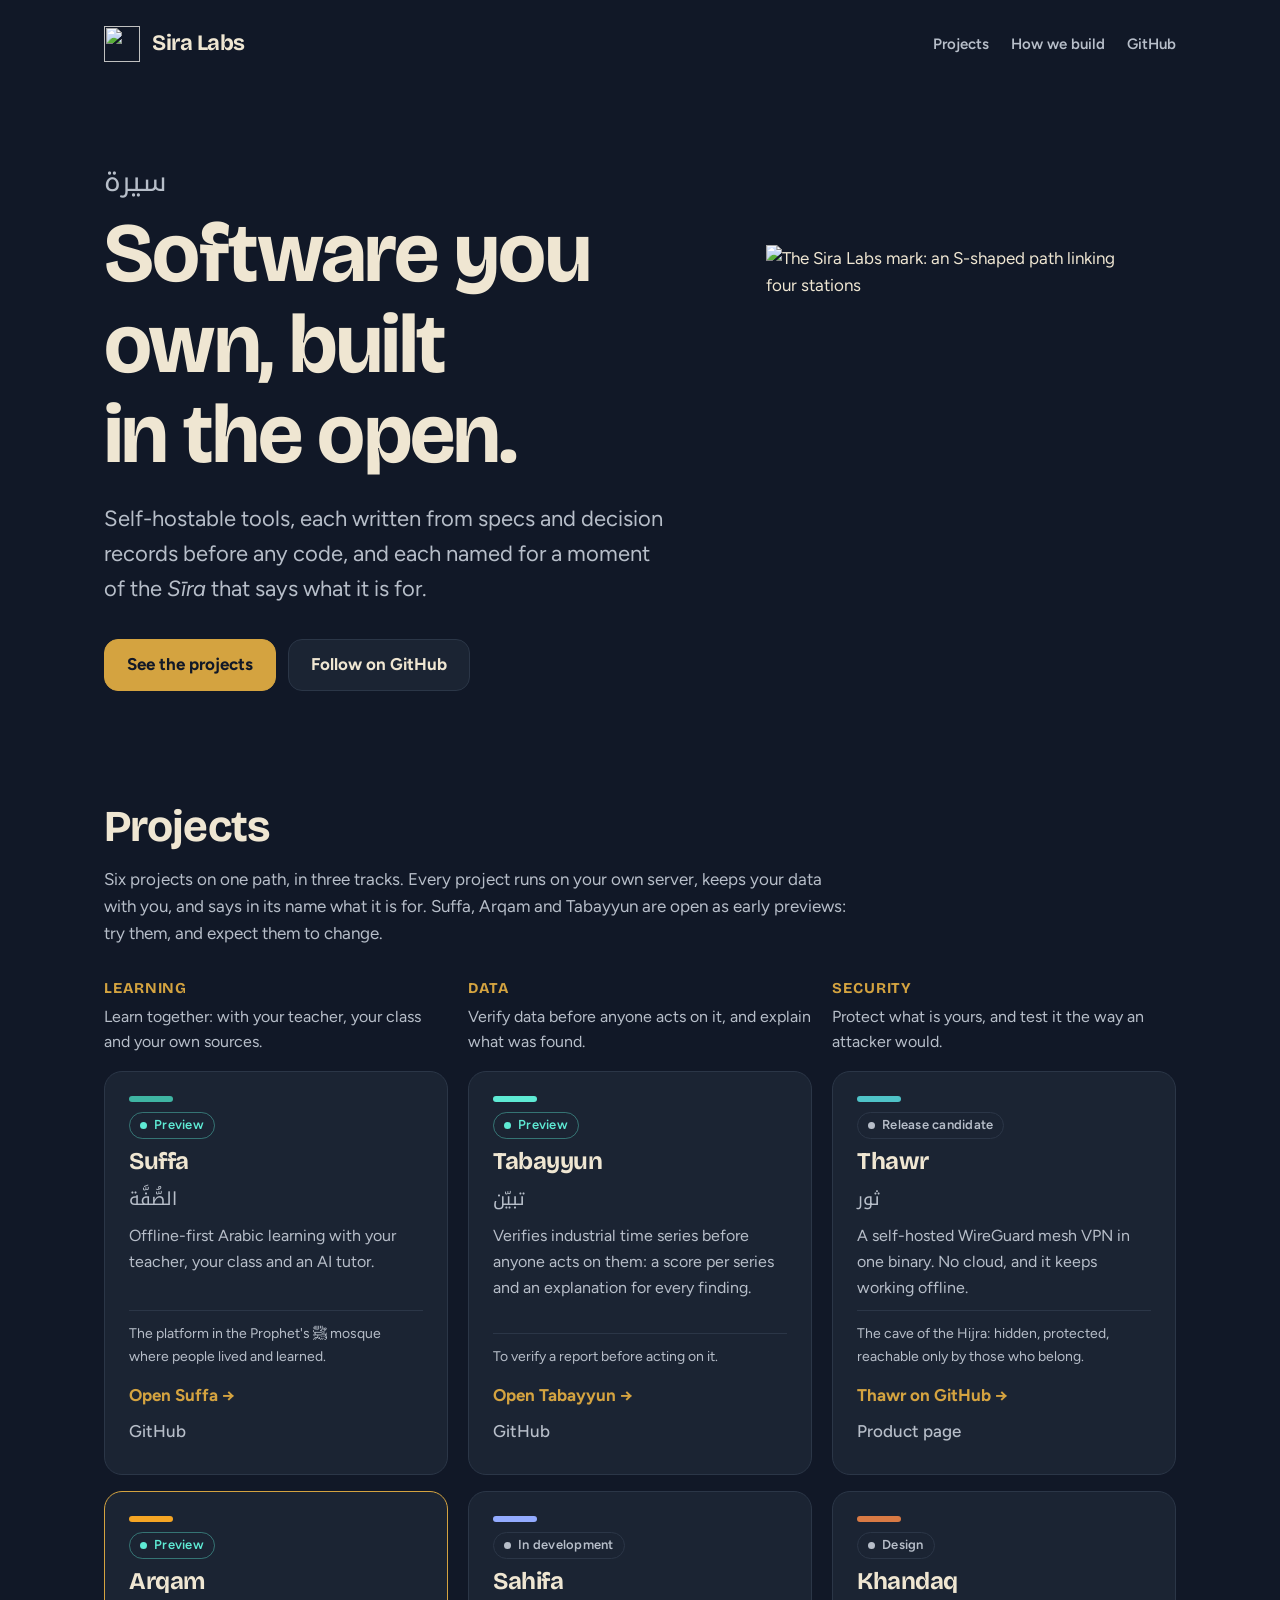
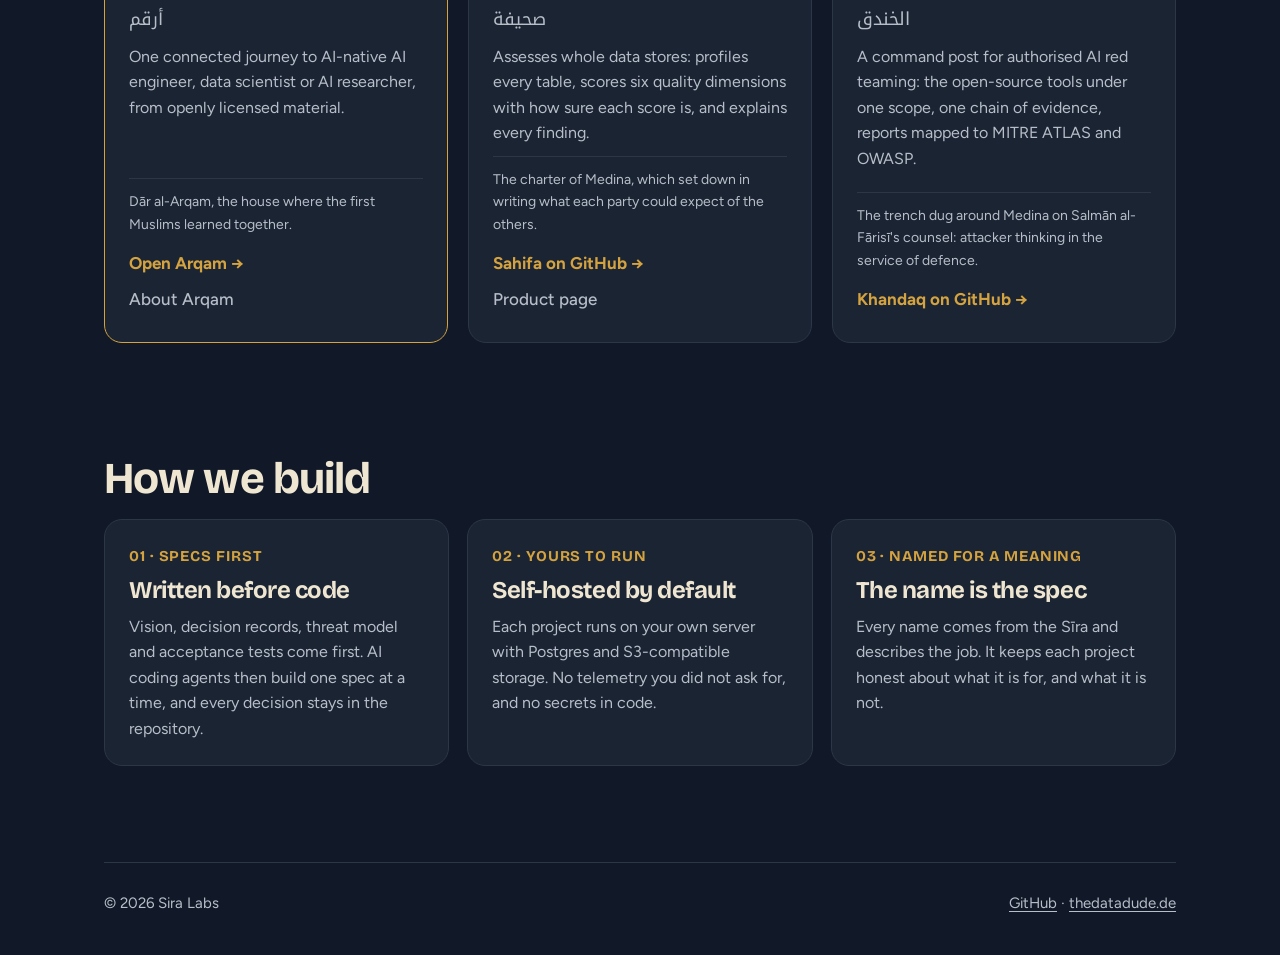
==== index.html @ 44b19ca8 "feat: group the projects into three tracks and add Sahifa and Khandaq The organisation page now show" ====
<!doctype html>
<html lang="en">
<head>
  <meta charset="utf-8">
  <meta name="viewport" content="width=device-width, initial-scale=1">
  <title>Sira Labs · Software you own, built in the open</title>
  <meta name="description" content="Sira Labs builds self-hostable software from written specs, each project named for a moment of the Sīra: Suffa and Arqam for learning, Tabayyun and Sahifa for data quality, Thawr and Khandaq for security.">
  <meta name="theme-color" content="#111827">
  <link rel="icon" href="assets/sira-labs/icon.svg" type="image/svg+xml">
  <meta property="og:title" content="Sira Labs">
  <meta property="og:description" content="Software you own, built in the open.">
  <meta property="og:image" content="https://siralabs.org/assets/sira-labs/social-preview.png">
  <meta property="og:type" content="website">
  <meta property="og:url" content="https://siralabs.org/">
  <link rel="canonical" href="https://siralabs.org/">
  <meta name="twitter:card" content="summary_large_image">
  <link rel="preconnect" href="https://fonts.googleapis.com">
  <link rel="preconnect" href="https://fonts.gstatic.com" crossorigin>
  <link href="https://fonts.googleapis.com/css2?family=Bricolage+Grotesque:opsz,wght@12..96,500;12..96,700&family=Figtree:wght@400;500;600;700&family=Noto+Kufi+Arabic:wght@500;700&display=swap" rel="stylesheet">
  <link rel="stylesheet" href="assets/site.css">
</head>
<body class="theme-sira">
  <a class="skip" href="#main">Skip to content</a>
  <div class="wrap">
    <header class="site-header">
      <a class="brand" href="./"><img src="assets/sira-labs/icon.svg" alt="" width="36" height="36">Sira Labs</a>
      <nav class="nav" aria-label="Main">
        <a href="#projects">Projects</a>
        <a href="#how">How we build</a>
        <a href="https://github.com/Sira-Labs">GitHub</a>
      </nav>
    </header>

    <main id="main">
      <section class="hero" aria-labelledby="hero-title">
        <div>
          <p class="ar" lang="ar" dir="rtl" style="text-align: left">سيرة</p>
          <h1 id="hero-title">Software you own, built in the open.</h1>
          <p class="lede">Self-hostable tools, each written from specs and decision records before any code, and each named for a moment of the <em>Sīra</em> that says what it is for.</p>
          <div class="actions">
            <a class="button primary" href="#projects">See the projects</a>
            <a class="button" href="https://github.com/Sira-Labs">Follow on GitHub</a>
          </div>
        </div>
        <img class="hero-mark" src="assets/sira-labs/mark-dark.svg" alt="The Sira Labs mark: an S-shaped path linking four stations" width="360" height="360">
      </section>

      <section id="projects" aria-labelledby="projects-title">
        <h2 id="projects-title">Projects</h2>
        <p class="section-intro">Six projects on one path, in three tracks. Every project runs on your own server, keeps your data with you, and says in its name what it is for. Suffa, Arqam and Tabayyun are open as early previews: try them, and expect them to change.</p>
        <div class="tracks">
        <div class="track" aria-labelledby="track-learning">
          <h3 id="track-learning" class="track-title">Learning</h3>
          <p class="track-intro">Learn together: with your teacher, your class and your own sources.</p>
          <article class="card">
            <div class="stripe" style="background: #3fb5a3"></div>
            <span class="status preview">Preview</span>
            <h4>Suffa</h4>
            <span class="ar" lang="ar" dir="rtl" style="align-self: flex-start">الصُّفَّة</span>
            <p>Offline-first Arabic learning with your teacher, your class and an AI tutor.</p>
            <p class="meaning">The platform in the Prophet's ﷺ mosque where people lived and learned.</p>
            <div class="links">
              <a class="more" href="https://suffa.siralabs.org/">Open Suffa →</a>
              <a class="more secondary" href="https://github.com/Sira-Labs/Suffa">GitHub</a>
            </div>
          </article>
          <article class="card highlight">
            <div class="stripe" style="background: #f5a524"></div>
            <span class="status preview">Preview</span>
            <h4>Arqam</h4>
            <span class="ar" lang="ar" dir="rtl" style="align-self: flex-start">أرقم</span>
            <p>One connected journey to AI-native AI engineer, data scientist or AI researcher, from openly licensed material.</p>
            <p class="meaning">Dār al-Arqam, the house where the first Muslims learned together.</p>
            <div class="links">
              <a class="more" href="https://arqam-stg.siralabs.org/">Open Arqam →</a>
              <a class="more secondary" href="arqam/">About Arqam</a>
            </div>
          </article>
        </div>
        <div class="track" aria-labelledby="track-data">
          <h3 id="track-data" class="track-title">Data</h3>
          <p class="track-intro">Verify data before anyone acts on it, and explain what was found.</p>
          <article class="card">
            <div class="stripe" style="background: #5eead4"></div>
            <span class="status preview">Preview</span>
            <h4>Tabayyun</h4>
            <span class="ar" lang="ar" dir="rtl" style="align-self: flex-start">تبيّن</span>
            <p>Verifies industrial time series before anyone acts on them: a score per series and an explanation for every finding.</p>
            <p class="meaning">To verify a report before acting on it.</p>
            <div class="links">
              <a class="more" href="https://tabayyun.siralabs.org/">Open Tabayyun →</a>
              <a class="more secondary" href="https://github.com/Sira-Labs/Tabayyun">GitHub</a>
            </div>
          </article>
          <article class="card">
            <div class="stripe" style="background: #93abff"></div>
            <span class="status dev">In development</span>
            <h4>Sahifa</h4>
            <span class="ar" lang="ar" dir="rtl" style="align-self: flex-start">صحيفة</span>
            <p>Assesses whole data stores: profiles every table, scores six quality dimensions with how sure each score is, and explains every finding.</p>
            <p class="meaning">The charter of Medina, which set down in writing what each party could expect of the others.</p>
            <div class="links">
              <a class="more" href="https://github.com/Sira-Labs/Sahifa">Sahifa on GitHub →</a>
              <a class="more secondary" href="https://sira-labs.github.io/Sahifa/">Product page</a>
            </div>
          </article>
        </div>
        <div class="track" aria-labelledby="track-security">
          <h3 id="track-security" class="track-title">Security</h3>
          <p class="track-intro">Protect what is yours, and test it the way an attacker would.</p>
          <article class="card">
            <div class="stripe" style="background: #4fc3c8"></div>
            <span class="status dev">Release candidate</span>
            <h4>Thawr</h4>
            <span class="ar" lang="ar" dir="rtl" style="align-self: flex-start">ثور</span>
            <p>A self-hosted WireGuard mesh VPN in one binary. No cloud, and it keeps working offline.</p>
            <p class="meaning">The cave of the Hijra: hidden, protected, reachable only by those who belong.</p>
            <div class="links">
              <a class="more" href="https://github.com/Sira-Labs/Thawr">Thawr on GitHub →</a>
              <a class="more secondary" href="https://sira-labs.github.io/Thawr/">Product page</a>
            </div>
          </article>
          <article class="card">
            <div class="stripe" style="background: #d97a44"></div>
            <span class="status dev">Design</span>
            <h4>Khandaq</h4>
            <span class="ar" lang="ar" dir="rtl" style="align-self: flex-start">الخندق</span>
            <p>A command post for authorised AI red teaming: the open-source tools under one scope, one chain of evidence, reports mapped to MITRE ATLAS and OWASP.</p>
            <p class="meaning">The trench dug around Medina on Salmān al-Fārisī's counsel: attacker thinking in the service of defence.</p>
            <div class="links">
              <a class="more" href="https://github.com/Sira-Labs/Khandaq">Khandaq on GitHub →</a>
            </div>
          </article>
        </div>
        </div>
      </section>

      <section id="how" aria-labelledby="how-title">
        <h2 id="how-title">How we build</h2>
        <div class="grid grid-3">
          <div class="card">
            <span class="step-number">01 · Specs first</span>
            <h3>Written before code</h3>
            <p>Vision, decision records, threat model and acceptance tests come first. AI coding agents then build one spec at a time, and every decision stays in the repository.</p>
          </div>
          <div class="card">
            <span class="step-number">02 · Yours to run</span>
            <h3>Self-hosted by default</h3>
            <p>Each project runs on your own server with Postgres and S3-compatible storage. No telemetry you did not ask for, and no secrets in code.</p>
          </div>
          <div class="card">
            <span class="step-number">03 · Named for a meaning</span>
            <h3>The name is the spec</h3>
            <p>Every name comes from the Sīra and describes the job. It keeps each project honest about what it is for, and what it is not.</p>
          </div>
        </div>
      </section>
    </main>

    <footer class="site-footer">
      <span>© 2026 Sira Labs</span>
      <span><a href="https://github.com/Sira-Labs">GitHub</a> · <a href="https://www.thedatadude.de">thedatadude.de</a></span>
    </footer>
  </div>
</body>
</html>
---- assets/site.css ----
/* Sira Labs site — one stylesheet for the organisation page and the product pages.
   Themes are set per page with a class on <body>: .theme-sira (night) or .theme-arqam (sand). */

:root {
  --radius: 18px;
  --max: 1120px;
  --font-display: 'Bricolage Grotesque', 'Segoe UI', system-ui, sans-serif;
  --font-body: Figtree, 'Segoe UI', system-ui, sans-serif;
  --font-ar: 'Noto Kufi Arabic', 'Geeza Pro', sans-serif;
}

.theme-sira {
  --bg: #111827;
  --surface: #1b2433;
  --line: #2b3647;
  --text: #efe6d2;
  --muted: #b7bec9;
  --accent: #d4a340;
  --accent-text: #111827;
}

.theme-arqam {
  --bg: #f6efe3;
  --surface: #fffdf8;
  --line: #e6dccb;
  --text: #1e1b4b;
  --muted: #57557a;
  --accent: #f5a524;
  --accent-text: #1e1b4b;
  --link: #b45309;
  --ink: #1e1b4b;
}

* {
  box-sizing: border-box;
}

html {
  scroll-behavior: smooth;
}

@media (prefers-reduced-motion: reduce) {
  html {
    scroll-behavior: auto;
  }
}

body {
  margin: 0;
  background: var(--bg);
  color: var(--text);
  font-family: var(--font-body);
  font-size: 17px;
  line-height: 1.6;
  -webkit-font-smoothing: antialiased;
}

img {
  max-width: 100%;
  height: auto;
  display: block;
}

a {
  color: var(--link, var(--accent));
  text-underline-offset: 3px;
}

a:focus-visible,
.button:focus-visible {
  outline: 3px solid var(--accent);
  outline-offset: 3px;
  border-radius: 6px;
}

.wrap {
  max-width: var(--max);
  margin: 0 auto;
  padding: 0 24px;
}

.skip {
  position: absolute;
  left: -999px;
}

.skip:focus {
  left: 16px;
  top: 16px;
  background: var(--surface);
  padding: 8px 12px;
  z-index: 10;
}

/* Header */
.site-header {
  display: flex;
  align-items: center;
  justify-content: space-between;
  gap: 16px;
  padding: 22px 0;
}

.brand {
  display: flex;
  align-items: center;
  gap: 12px;
  color: var(--text);
  text-decoration: none;
  font-family: var(--font-display);
  font-weight: 700;
  font-size: 22px;
  letter-spacing: -0.02em;
  white-space: nowrap;
}

.brand img {
  width: 36px;
  height: 36px;
}

.nav {
  display: flex;
  gap: 22px;
  flex-wrap: wrap;
}

.nav a {
  color: var(--muted);
  text-decoration: none;
  font-weight: 600;
  font-size: 15px;
  min-height: 44px;
  display: inline-flex;
  align-items: center;
}

.nav a:hover {
  color: var(--text);
}

/* Hero */
.hero {
  padding: 72px 0 56px;
  display: grid;
  grid-template-columns: minmax(0, 1.1fr) minmax(0, 0.9fr);
  gap: 48px;
  align-items: center;
}

.hero .ar {
  font-family: var(--font-ar);
  font-size: 28px;
  color: var(--muted);
  margin: 0 0 4px;
}

h1,
h2,
h3,
h4 {
  font-family: var(--font-display);
  letter-spacing: -0.02em;
  line-height: 1.08;
  margin: 0;
  text-wrap: balance;
}

h1 {
  font-size: clamp(44px, 7vw, 84px);
  font-weight: 700;
}

h2 {
  font-size: clamp(30px, 4vw, 44px);
  font-weight: 700;
  margin-bottom: 16px;
}

h3,
h4 {
  font-size: 24px;
  font-weight: 700;
}

.lede {
  font-size: clamp(19px, 2vw, 22px);
  color: var(--muted);
  max-width: 34em;
  margin: 20px 0 0;
  text-wrap: pretty;
}

.actions {
  display: flex;
  flex-wrap: wrap;
  gap: 12px;
  margin-top: 32px;
}

.button {
  display: inline-flex;
  align-items: center;
  gap: 10px;
  min-height: 52px;
  padding: 0 22px;
  border-radius: 14px;
  font-weight: 700;
  text-decoration: none;
  border: 1px solid var(--line);
  color: var(--text);
  background: var(--surface);
}

.button.primary {
  background: var(--accent);
  color: var(--accent-text);
  border-color: var(--accent);
}

.hero-mark {
  justify-self: center;
  width: min(360px, 80%);
}

/* Sections */
section {
  padding: 56px 0;
}

.section-intro {
  color: var(--muted);
  max-width: 44em;
  margin: 0 0 32px;
}

.grid {
  display: grid;
  gap: 18px;
}

.grid-4 {
  grid-template-columns: repeat(4, minmax(0, 1fr));
}

.grid-3 {
  grid-template-columns: repeat(3, minmax(0, 1fr));
}

.grid-2 {
  grid-template-columns: repeat(2, minmax(0, 1fr));
}

.card {
  background: var(--surface);
  border: 1px solid var(--line);
  border-radius: var(--radius);
  padding: 24px;
  display: flex;
  flex-direction: column;
  gap: 10px;
}

.card p {
  margin: 0;
  color: var(--muted);
  font-size: 16px;
}

.card .ar {
  font-family: var(--font-ar);
  font-size: 18px;
  color: var(--muted);
}

.card .stripe {
  width: 44px;
  height: 6px;
  border-radius: 3px;
}

.card .meaning {
  font-size: 14px;
  border-top: 1px solid var(--line);
  padding-top: 12px;
  margin-top: auto;
}

.card a.more {
  font-weight: 700;
  text-decoration: none;
  min-height: 44px;
  display: inline-flex;
  align-items: center;
}

.card.highlight {
  border-color: var(--accent);
}

/* Projects on the organisation page: three tracks of two cards each */
.tracks {
  display: grid;
  grid-template-columns: repeat(3, minmax(0, 1fr));
  gap: 20px;
  align-items: start;
}

.track {
  display: grid;
  gap: 16px;
}

/* Line up titles, intros and cards across the tracks where subgrid is supported */
@supports (grid-template-rows: subgrid) {
  .tracks {
    row-gap: 16px;
  }

  .track {
    grid-row: span 4;
    grid-template-rows: subgrid;
  }
}

.track .track-title {
  font-size: 15px;
  color: var(--accent);
  letter-spacing: 0.06em;
  text-transform: uppercase;
}

.track .track-intro {
  margin: -8px 0 0;
  color: var(--muted);
  font-size: 16px;
}

/* Project status chip and link row on the organisation page */
.card .status {
  align-self: flex-start;
  display: inline-flex;
  align-items: center;
  gap: 7px;
  font-size: 13px;
  font-weight: 600;
  letter-spacing: 0.02em;
  color: var(--muted);
  border: 1px solid var(--line);
  border-radius: 999px;
  padding: 2px 10px;
}

.card .status::before {
  content: '';
  width: 7px;
  height: 7px;
  border-radius: 50%;
  background: currentColor;
}

.card .status.preview {
  color: #5eead4;
  border-color: rgba(94, 234, 212, 0.4);
}

.card .links {
  display: flex;
  flex-direction: column;
  align-items: flex-start;
}

.card .links a.more {
  min-height: 36px;
}

.card a.more.secondary {
  font-weight: 500;
  color: var(--muted);
}

.step-number {
  font-family: var(--font-display);
  font-weight: 700;
  font-size: 15px;
  color: var(--accent);
  letter-spacing: 0.06em;
  text-transform: uppercase;
}

/* Arqam product page */
.shots {
  display: grid;
  grid-template-columns: minmax(0, 0.34fr) minmax(0, 0.66fr);
  gap: 20px;
  align-items: start;
}

.shots img,
.phone-row img {
  border-radius: 22px;
  border: 1px solid var(--line);
  box-shadow: 0 18px 50px -24px rgba(30, 27, 75, 0.35);
}

.phone-row {
  display: grid;
  grid-template-columns: repeat(3, minmax(0, 1fr));
  gap: 20px;
  max-width: 860px;
}

.caption {
  font-size: 14px;
  color: var(--muted);
  margin-top: 10px;
}

.band {
  background: var(--ink, var(--surface));
  color: #f6efe3;
  border-radius: 28px;
  padding: 48px;
}

.band h2,
.band h3 {
  color: #f6efe3;
}

.band p,
.band li {
  color: #d9d6ee;
}

.band a {
  color: #fbbf24;
}

.timeline {
  list-style: none;
  padding: 0;
  margin: 0;
  display: grid;
  gap: 12px;
}

.timeline li {
  display: grid;
  grid-template-columns: 170px minmax(0, 1fr);
  gap: 16px;
  padding: 14px 0;
  border-bottom: 1px solid var(--line);
}

.timeline li:last-child {
  border-bottom: 0;
}

.timeline .when {
  font-weight: 700;
}

.sources {
  display: flex;
  flex-wrap: wrap;
  gap: 10px;
  padding: 0;
  margin: 0;
  list-style: none;
}

.sources li {
  padding: 8px 14px;
  border-radius: 999px;
  background: var(--surface);
  border: 1px solid var(--line);
  font-weight: 600;
  font-size: 15px;
}

/* Footer */
.site-footer {
  border-top: 1px solid var(--line);
  padding: 28px 0 40px;
  margin-top: 40px;
  color: var(--muted);
  font-size: 15px;
  display: flex;
  justify-content: space-between;
  flex-wrap: wrap;
  gap: 12px;
}

.site-footer a {
  color: var(--muted);
}

@media (max-width: 900px) {
  .hero {
    grid-template-columns: 1fr;
    padding-top: 40px;
  }

  .hero-mark {
    grid-row: 1;
    width: 160px;
    justify-self: start;
  }

  .grid-4 {
    grid-template-columns: repeat(2, minmax(0, 1fr));
  }

  .grid-3,
  .grid-2,
  .shots {
    grid-template-columns: 1fr;
  }

  .band {
    padding: 32px 22px;
  }

  .timeline li {
    grid-template-columns: 1fr;
    gap: 2px;
  }

  /* One track per row, its two cards side by side */
  .tracks {
    grid-template-columns: 1fr;
    row-gap: 40px;
  }

  .track {
    grid-row: auto;
    grid-template-rows: none;
    grid-template-columns: repeat(2, minmax(0, 1fr));
  }

  .track .track-title,
  .track .track-intro {
    grid-column: 1 / -1;
  }
}

@media (max-width: 560px) {
  .site-header {
    flex-wrap: wrap;
    row-gap: 4px;
  }

  .grid-4,
  .track,
  .phone-row {
    grid-template-columns: 1fr;
  }

  .phone-row {
    max-width: 360px;
  }

  .nav {
    gap: 14px;
  }
}
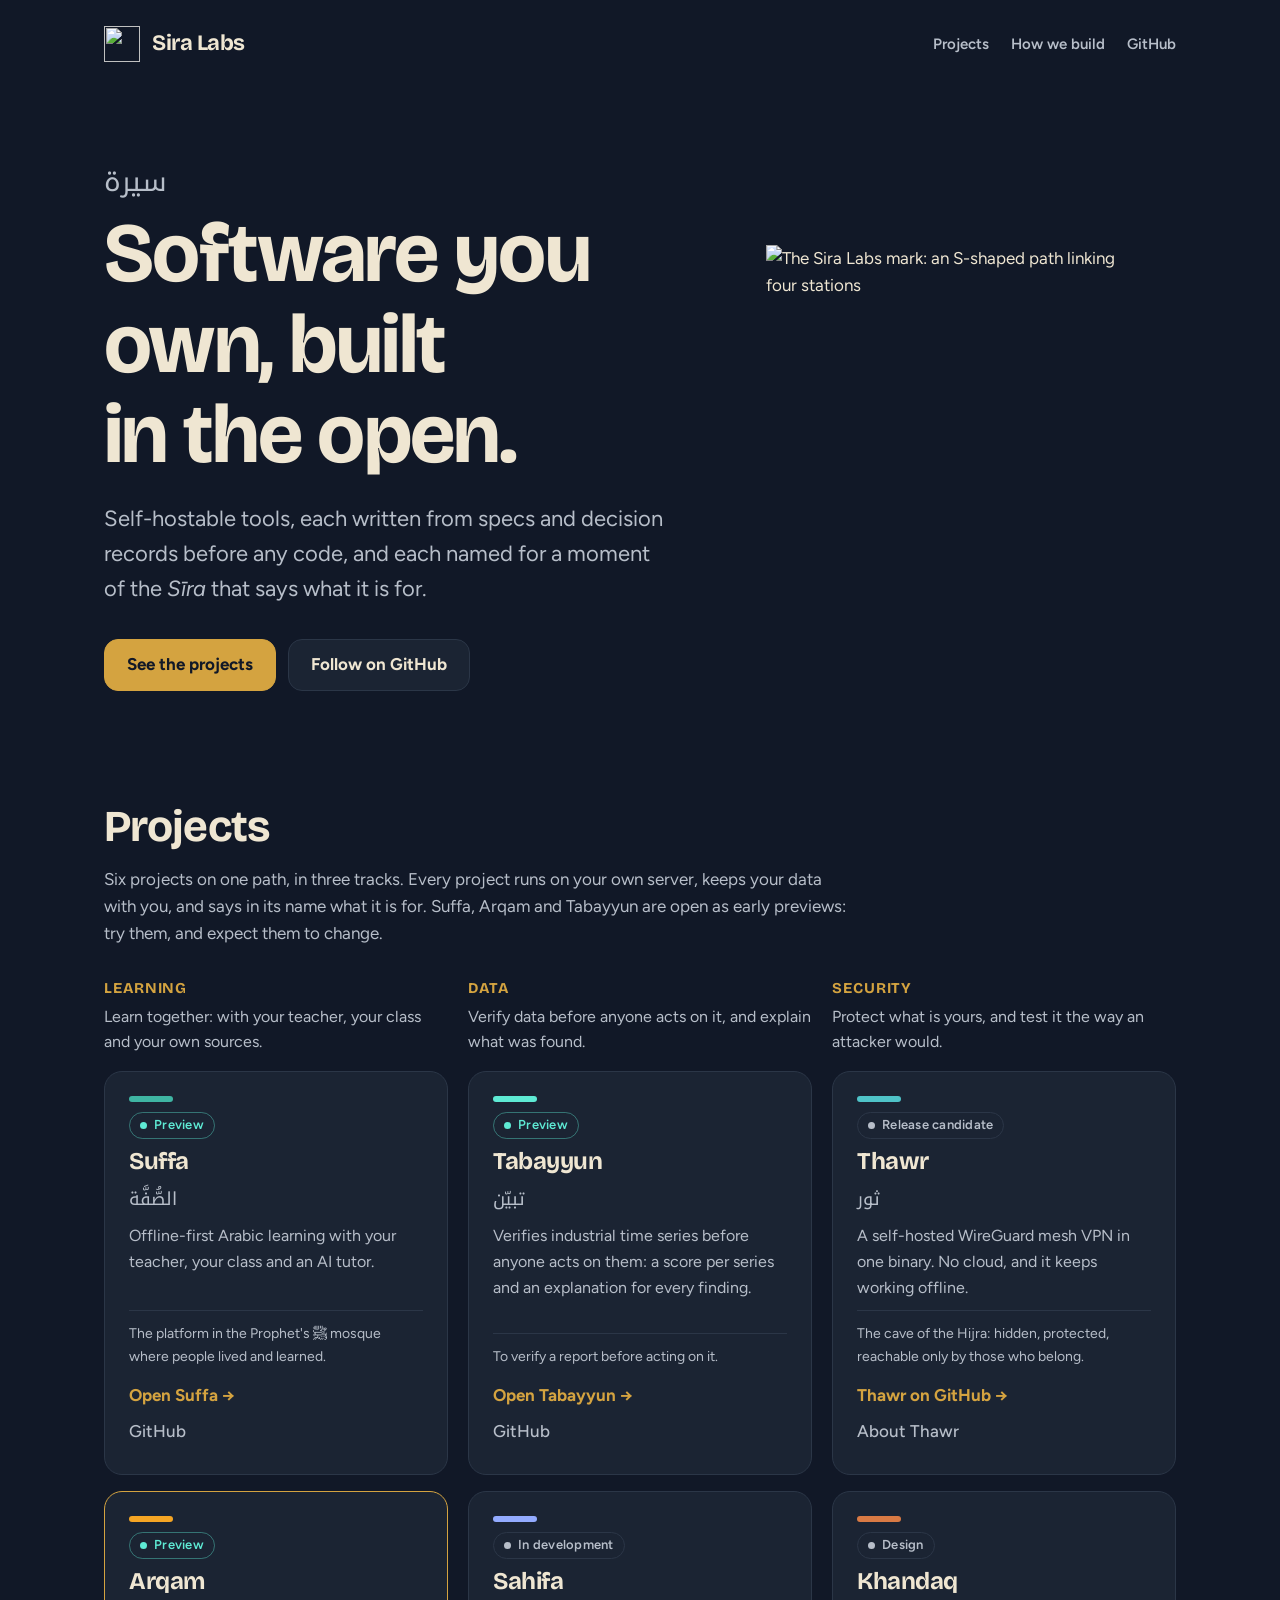
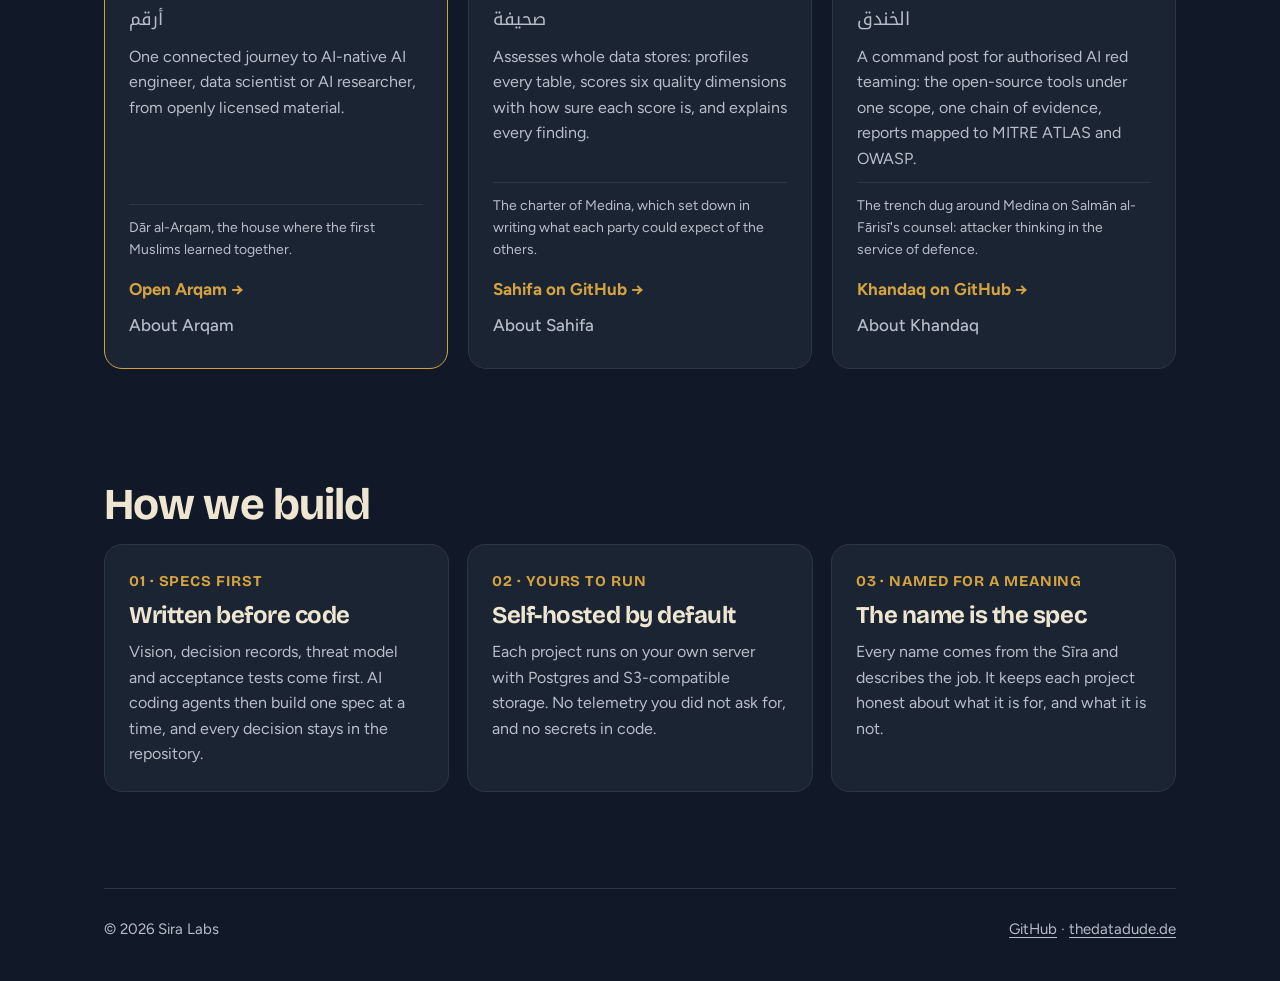
==== commit d74642dc: "feat: serve the Sahifa, Thawr and Khandaq pages on siralabs.org Copies made with scripts/sync_produc" ====
--- a/index.html
+++ b/index.html
@@ -101,7 +101,7 @@
             <p class="meaning">The charter of Medina, which set down in writing what each party could expect of the others.</p>
             <div class="links">
               <a class="more" href="https://github.com/Sira-Labs/Sahifa">Sahifa on GitHub →</a>
-              <a class="more secondary" href="https://sira-labs.github.io/Sahifa/">Product page</a>
+              <a class="more secondary" href="sahifa/">About Sahifa</a>
             </div>
           </article>
         </div>
@@ -117,7 +117,7 @@
             <p class="meaning">The cave of the Hijra: hidden, protected, reachable only by those who belong.</p>
             <div class="links">
               <a class="more" href="https://github.com/Sira-Labs/Thawr">Thawr on GitHub →</a>
-              <a class="more secondary" href="https://sira-labs.github.io/Thawr/">Product page</a>
+              <a class="more secondary" href="thawr/">About Thawr</a>
             </div>
           </article>
           <article class="card">
@@ -129,6 +129,7 @@
             <p class="meaning">The trench dug around Medina on Salmān al-Fārisī's counsel: attacker thinking in the service of defence.</p>
             <div class="links">
               <a class="more" href="https://github.com/Sira-Labs/Khandaq">Khandaq on GitHub →</a>
+              <a class="more secondary" href="khandaq/">About Khandaq</a>
             </div>
           </article>
         </div>
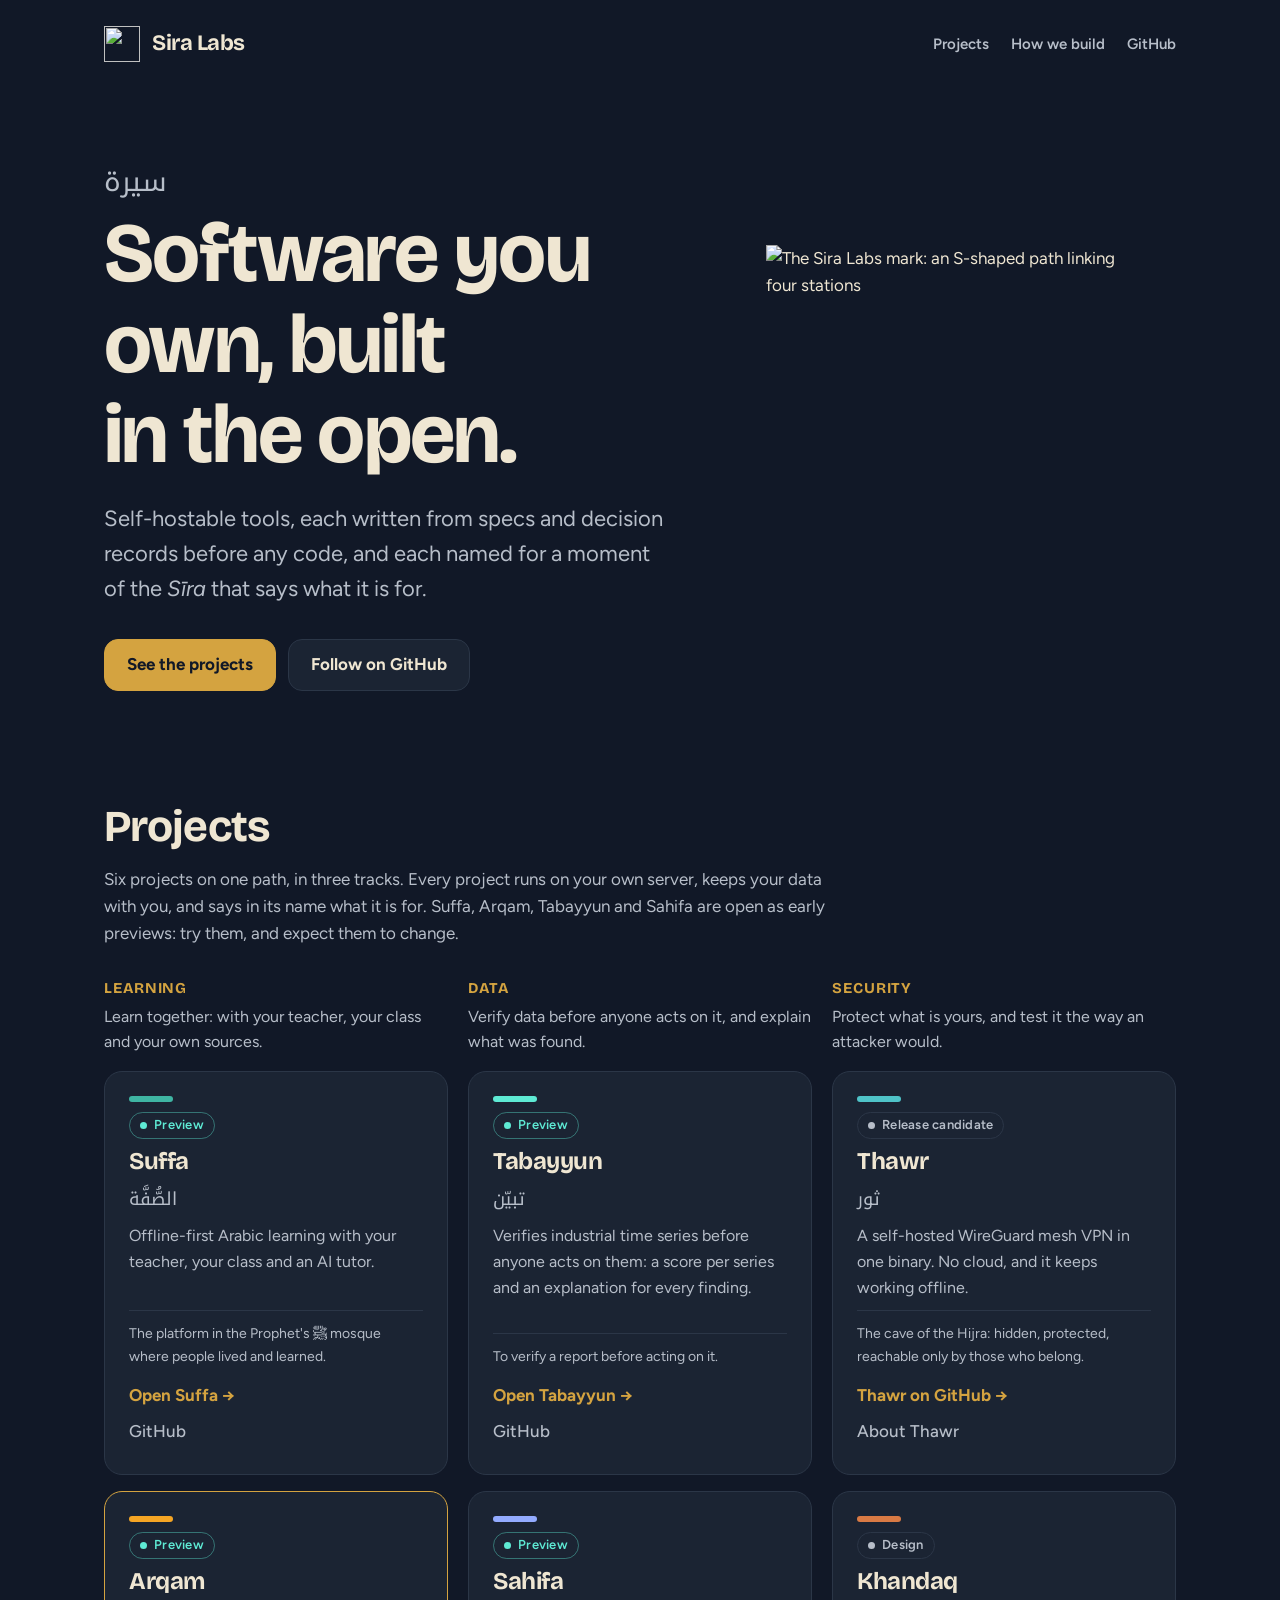
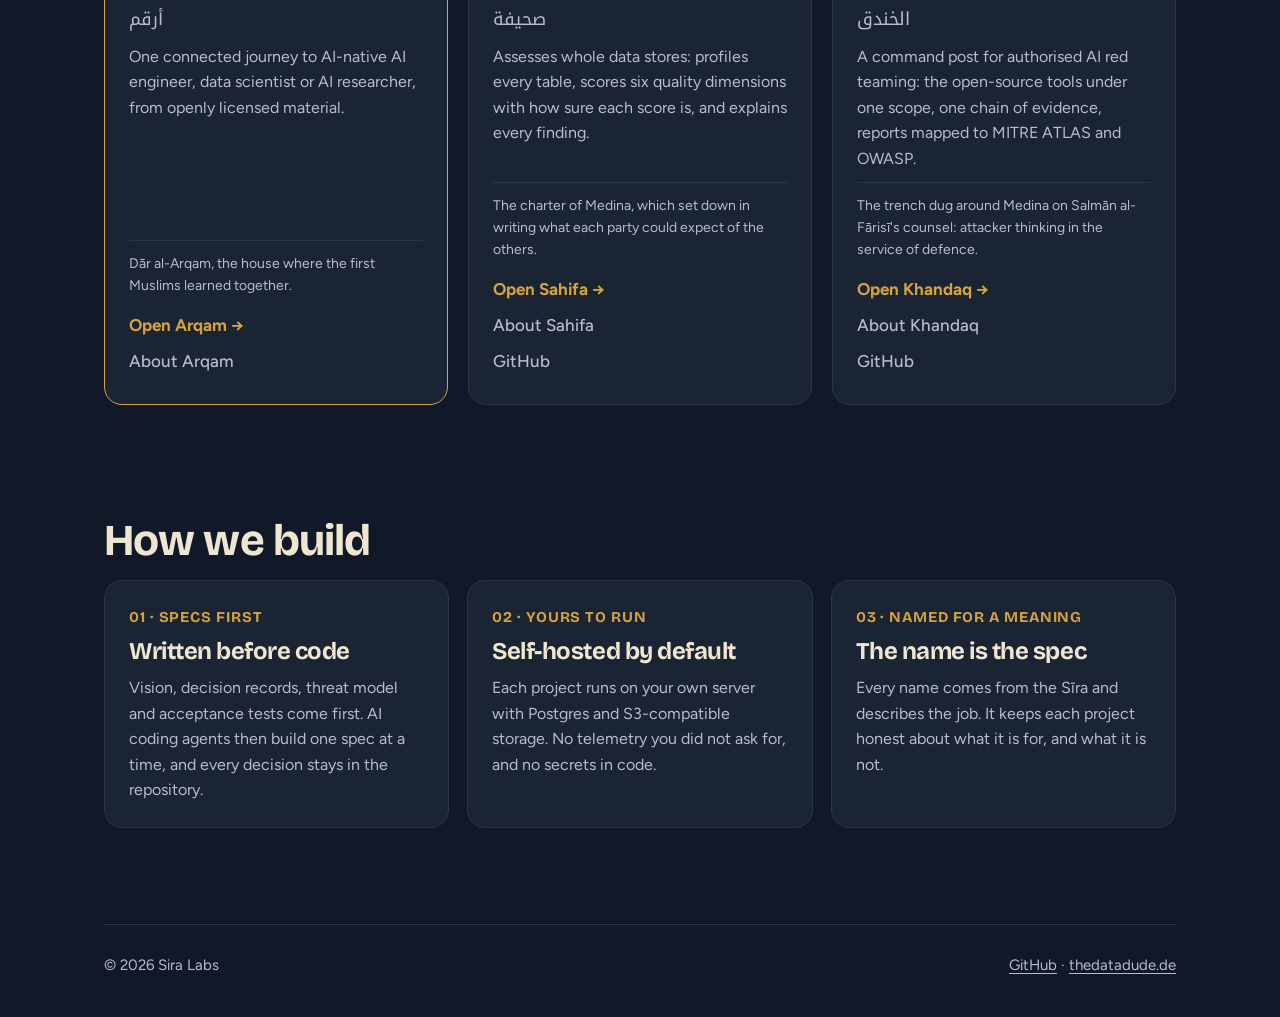
==== commit 96d89898: "feat: link the Sahifa and Khandaq staging deployments Sahifa runs as a preview at sahifa-stg.siralab" ====
--- a/index.html
+++ b/index.html
@@ -47,7 +47,7 @@
 
       <section id="projects" aria-labelledby="projects-title">
         <h2 id="projects-title">Projects</h2>
-        <p class="section-intro">Six projects on one path, in three tracks. Every project runs on your own server, keeps your data with you, and says in its name what it is for. Suffa, Arqam and Tabayyun are open as early previews: try them, and expect them to change.</p>
+        <p class="section-intro">Six projects on one path, in three tracks. Every project runs on your own server, keeps your data with you, and says in its name what it is for. Suffa, Arqam, Tabayyun and Sahifa are open as early previews: try them, and expect them to change.</p>
         <div class="tracks">
         <div class="track" aria-labelledby="track-learning">
           <h3 id="track-learning" class="track-title">Learning</h3>
@@ -88,20 +88,21 @@
             <p>Verifies industrial time series before anyone acts on them: a score per series and an explanation for every finding.</p>
             <p class="meaning">To verify a report before acting on it.</p>
             <div class="links">
-              <a class="more" href="https://tabayyun.siralabs.org/">Open Tabayyun →</a>
+              <a class="more" href="https://tabayyun-stg.siralabs.org/">Open Tabayyun →</a>
               <a class="more secondary" href="https://github.com/Sira-Labs/Tabayyun">GitHub</a>
             </div>
           </article>
           <article class="card">
             <div class="stripe" style="background: #93abff"></div>
-            <span class="status dev">In development</span>
+            <span class="status preview">Preview</span>
             <h4>Sahifa</h4>
             <span class="ar" lang="ar" dir="rtl" style="align-self: flex-start">صحيفة</span>
             <p>Assesses whole data stores: profiles every table, scores six quality dimensions with how sure each score is, and explains every finding.</p>
             <p class="meaning">The charter of Medina, which set down in writing what each party could expect of the others.</p>
             <div class="links">
-              <a class="more" href="https://github.com/Sira-Labs/Sahifa">Sahifa on GitHub →</a>
+              <a class="more" href="https://sahifa-stg.siralabs.org/">Open Sahifa →</a>
               <a class="more secondary" href="sahifa/">About Sahifa</a>
+              <a class="more secondary" href="https://github.com/Sira-Labs/Sahifa">GitHub</a>
             </div>
           </article>
         </div>
@@ -128,8 +129,9 @@
             <p>A command post for authorised AI red teaming: the open-source tools under one scope, one chain of evidence, reports mapped to MITRE ATLAS and OWASP.</p>
             <p class="meaning">The trench dug around Medina on Salmān al-Fārisī's counsel: attacker thinking in the service of defence.</p>
             <div class="links">
-              <a class="more" href="https://github.com/Sira-Labs/Khandaq">Khandaq on GitHub →</a>
+              <a class="more" href="https://khandaq-stg.siralabs.org/">Open Khandaq →</a>
               <a class="more secondary" href="khandaq/">About Khandaq</a>
+              <a class="more secondary" href="https://github.com/Sira-Labs/Khandaq">GitHub</a>
             </div>
           </article>
         </div>
